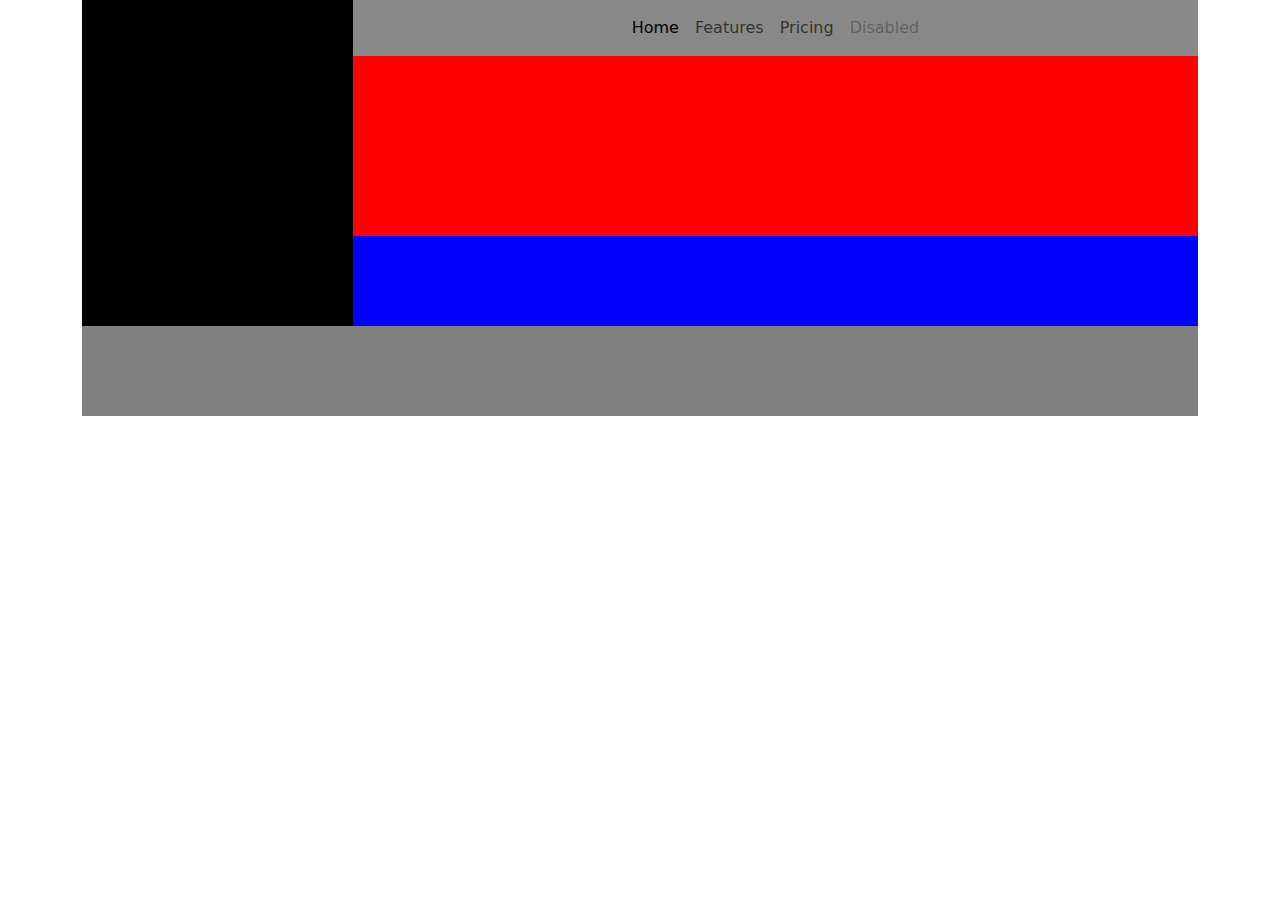
==== index.html @ f84364c6 "setup files" ====
<!DOCTYPE html>
<html lang="en">
<head>
  <meta charset="UTF-8">
  <meta name="viewport" content="width=device-width, initial-scale=1.0">
  <link href="https://cdn.jsdelivr.net/npm/bootstrap@5.3.3/dist/css/bootstrap.min.css" rel="stylesheet" integrity="sha384-QWTKZyjpPEjISv5WaRU9OFeRpok6YctnYmDr5pNlyT2bRjXh0JMhjY6hW+ALEwIH" crossorigin="anonymous">
  <link rel="stylesheet" href="assets/styles/main.css">
  <title>GitSub</title>
</head>
<body>
  <div class="container">
    <div id="profile-container"></div>
    <div id="nav-container"></div>
    <div id="main-content"></div>
    <div id="form-container"></div>
    <div id="footer-container"></div>
  </div>

<script src="https://cdn.jsdelivr.net/npm/bootstrap@5.3.3/dist/js/bootstrap.bundle.min.js" integrity="sha384-YvpcrYf0tY3lHB60NNkmXc5s9fDVZLESaAA55NDzOxhy9GkcIdslK1eN7N6jIeHz" crossorigin="anonymous"></script>
<script type="module" src="scripts/main.js"></script>
</body>
</html>
---- assets/styles/main.css ----
*{
  box-sizing: border-box;
  padding: 0;
  margin: 0;
}

.container {
  display: grid;
  grid-template: 
  "profile navbar navbar"
  "profile main main"
  "profile main main"
  "profile form form"
  "footer footer footer";
  width: 100vw;
}

#profile-container {
  background: black;
  grid-area: profile;
}

#nav-container {
  grid-area: navbar;
}

#main-content {
  grid-area: main;
  background: red;
  height: 20vh;
}

#form-container {
  grid-area: form;
  background: blue;
  height: 10vh;
}

#footer-container {
  grid-area: footer;
  background: gray;
  height: 10vh;
}

.navbar {
  background: rgba(0, 0, 0, 0.468);
  color: white;
}

.navbar-nav {
  margin: 0 auto;
}

.navbar-nav li {
  color: white;
}
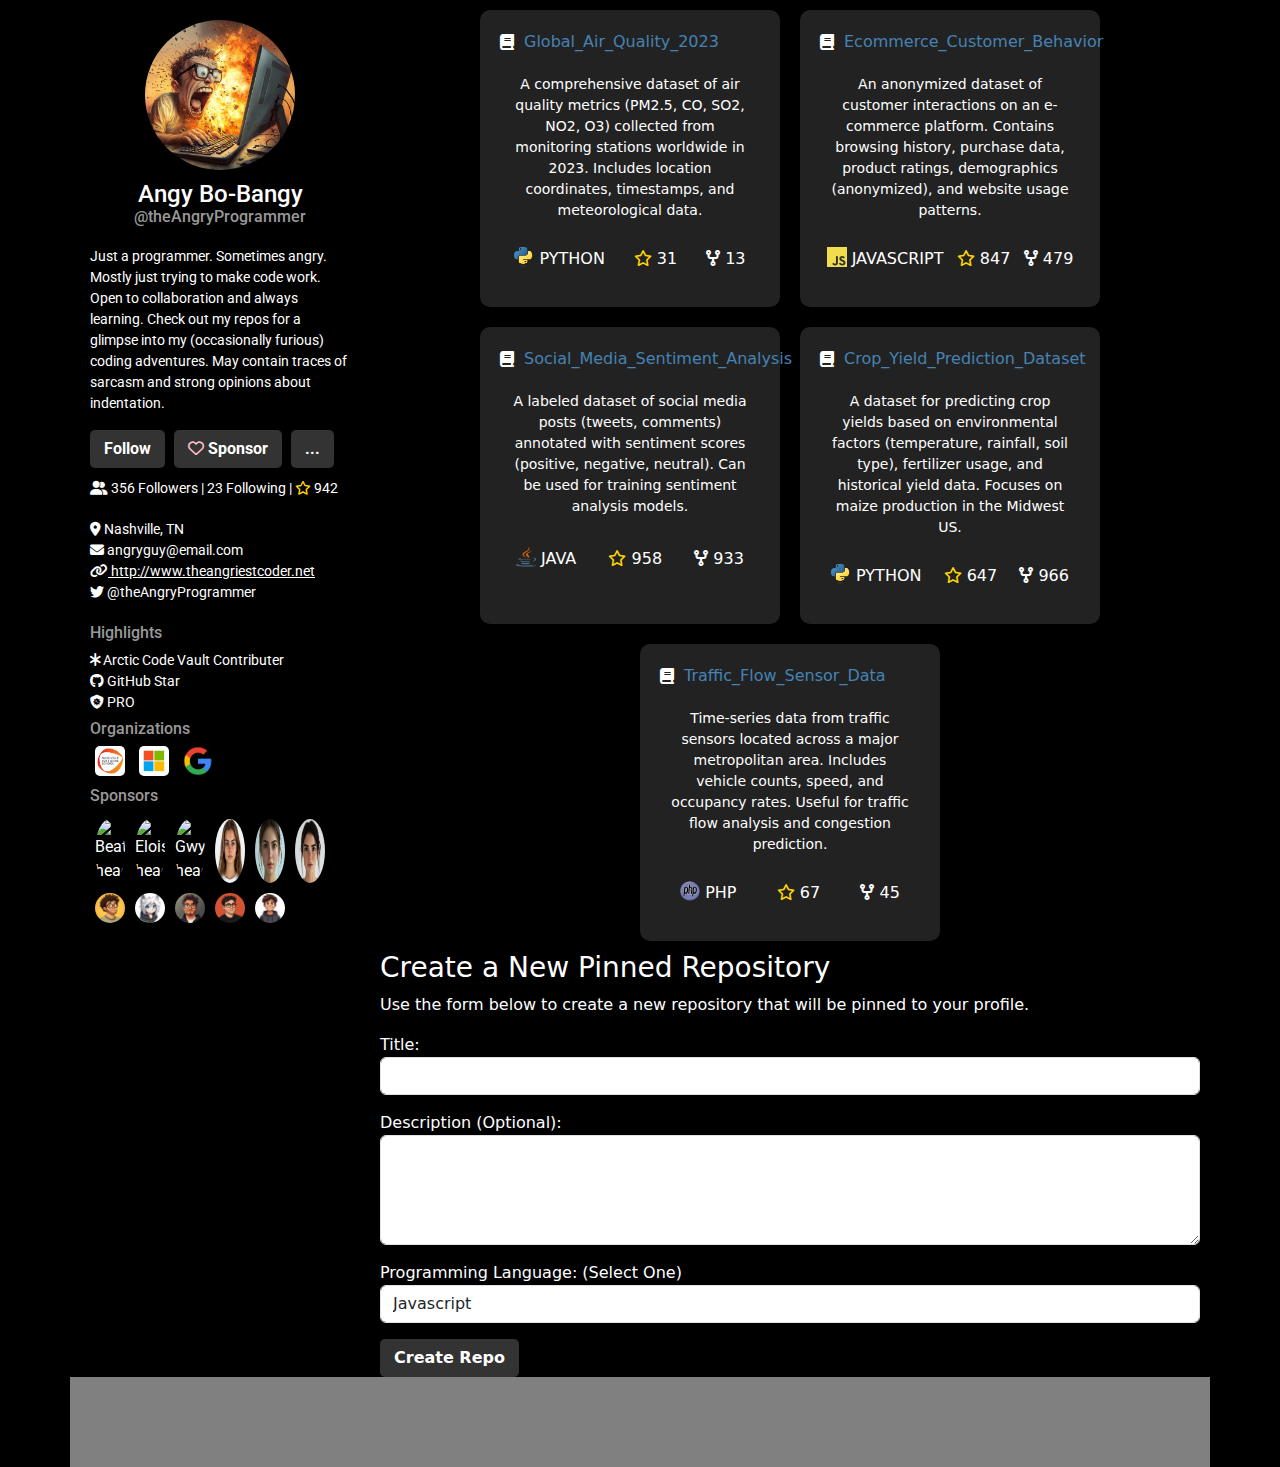
==== commit 074926c1: "overview page with profile, pinned repos, and pinned repo form" ====
--- a/index.html
+++ b/index.html
@@ -3,7 +3,15 @@
 <head>
   <meta charset="UTF-8">
   <meta name="viewport" content="width=device-width, initial-scale=1.0">
+  <!-- google fonts -->
+  <link rel="preconnect" href="https://fonts.googleapis.com">
+  <link rel="preconnect" href="https://fonts.gstatic.com" crossorigin>
+  <link href="https://fonts.googleapis.com/css2?family=Roboto:ital,wght@0,100..900;1,100..900&display=swap" rel="stylesheet">
+  <!-- bootstrap -->
   <link href="https://cdn.jsdelivr.net/npm/bootstrap@5.3.3/dist/css/bootstrap.min.css" rel="stylesheet" integrity="sha384-QWTKZyjpPEjISv5WaRU9OFeRpok6YctnYmDr5pNlyT2bRjXh0JMhjY6hW+ALEwIH" crossorigin="anonymous">
+  <!-- font awesome -->
+  <link rel="stylesheet" href="https://cdnjs.cloudflare.com/ajax/libs/font-awesome/6.7.2/css/all.min.css">
+  <!-- project css -->
   <link rel="stylesheet" href="assets/styles/main.css">
   <title>GitSub</title>
 </head>
--- a/assets/styles/main.css
+++ b/assets/styles/main.css
@@ -1,39 +1,218 @@
-*{
-  box-sizing: border-box;
-  padding: 0;
-  margin: 0;
+.roboto-roboto {
+  font-family: "Roboto", serif;
+  font-optical-sizing: auto;
+  font-weight: 500;
+  font-style: normal;
+  font-variation-settings:
+    "wdth" 100;
+}
+
+body {
+  background: black;
 }
 
 .container {
   display: grid;
   grid-template: 
-  "profile navbar navbar"
-  "profile main main"
-  "profile main main"
-  "profile form form"
-  "footer footer footer";
-  width: 100vw;
+  "profile navbar navbar navbar"
+  "profile main main main"
+  "profile main main main"
+  "profile form form form"
+  "footer footer footer footer";
+  background: black;
+  margin: 0 auto;
+  padding: 0;
+  grid-gap: 0px;
+  width: 100%;
 }
 
 #profile-container {
-  background: black;
   grid-area: profile;
+  padding: 0;
+  margin: 0 20px;
+}
+
+.profile-div {
+  width: 260px;
+  margin: 0 auto;
+  padding-top: 20px;
+  color: white;
+  font-family: "Roboto", sans-serif;
+  text-align: center;
+}
+
+.profile-div img {
+  width: 150px;
+  border-radius: 50%;
+  margin: 0 auto;
+  margin-bottom: 10px;
+}
+
+.profile-div h3 {
+  font-size: 24px;
+}
+
+.profile-div h6 {
+  color: #999;
+  margin-top: -10px;
+}
+
+.profile-description {
+  text-align: left;
+  font-size: 14px;
+  margin-top: 20px;
+}
+
+.profile-btn-container {
+  text-align: left;
+}
+
+button {
+  background: #333;
+  color: white;
+  border: none;
+  padding: 7px 14px;
+  margin-right: 5px;
+  font-weight: bold;
+  border-radius: 5px;
+}
+
+button:hover {
+  background: #222;
+}
+
+.fa-heart {
+  color: pink;
+}
+
+.fa-star {
+  color: gold;
+}
+
+.fa-star:hover {
+  cursor: pointer;
+}
+
+.follow-container {
+  font-size: 14px;
+  margin-top: 10px;
+  text-align: left;
+}
+
+.profile-info {
+  text-align: left;
+  font-size: 14px;
+  width: 100%;
+  margin-top: 20px;
+  margin-bottom: 30px;
+}
+
+a {
+  color: white;
+}
+
+a:hover {
+  color: rgb(204, 199, 199);
+}
+
+.highlights {
+  text-align: left;
+  font-size: 14px;
+}
+
+.highlights h6 {
+  font-size: 16px;
+}
+
+.left {
+  text-align: left;
+}
+
+#organizations {
+  text-align: left;
+}
+
+#organizations img {
+  width: 30px;
+  border-radius: 5px;
+  margin: 0 5px 20px 5px;
+}
+
+#sponsors {
+  display: flex;
+  justify-content: left;
+  flex-wrap: wrap;
+  margin-bottom: 40px;
+}
+
+#sponsors img {
+  width: 30px;
+  margin: 5px;
 }
 
 #nav-container {
   grid-area: navbar;
+  background: green;
+  max-height: 10vh;
 }
 
 #main-content {
   grid-area: main;
-  background: red;
-  height: 20vh;
+  background: black;
+  display: flex;
+  justify-content: center;
+  flex-wrap: wrap;
+}
+
+.repo-card {
+  background: #222;
+  color: white;
+  width: 300px;
+  padding: 20px;
+  margin: 10px;
+  border-radius: 10px;
+  text-align: center;
+}
+
+.repo-card-title {
+  display: flex;
+  align-items: center;
+}
+
+.repo-card-title h4 {
+  color: steelblue;
+  font-size: 16px;
+  margin: 0 10px;
+}
+
+.repo-description {
+  padding: 10px;
+  font-size: 14px;
+  margin-top: 10px;
+  min-height: 150px;
+}
+
+.repo-details {
+  display: flex;
+  align-items: start;
+  justify-content: space-around;
+}
+
+.language {
+  display: flex;
+  align-items: start;
+}
+
+.language img {
+  width: 20px;
+  height: 20px;
+  margin-right: 5px;
 }
 
 #form-container {
   grid-area: form;
-  background: blue;
-  height: 10vh;
+  background: black;
+  margin: auto 10px;
 }
 
 #footer-container {
@@ -41,16 +220,3 @@
   background: gray;
   height: 10vh;
 }
-
-.navbar {
-  background: rgba(0, 0, 0, 0.468);
-  color: white;
-}
-
-.navbar-nav {
-  margin: 0 auto;
-}
-
-.navbar-nav li {
-  color: white;
-}
